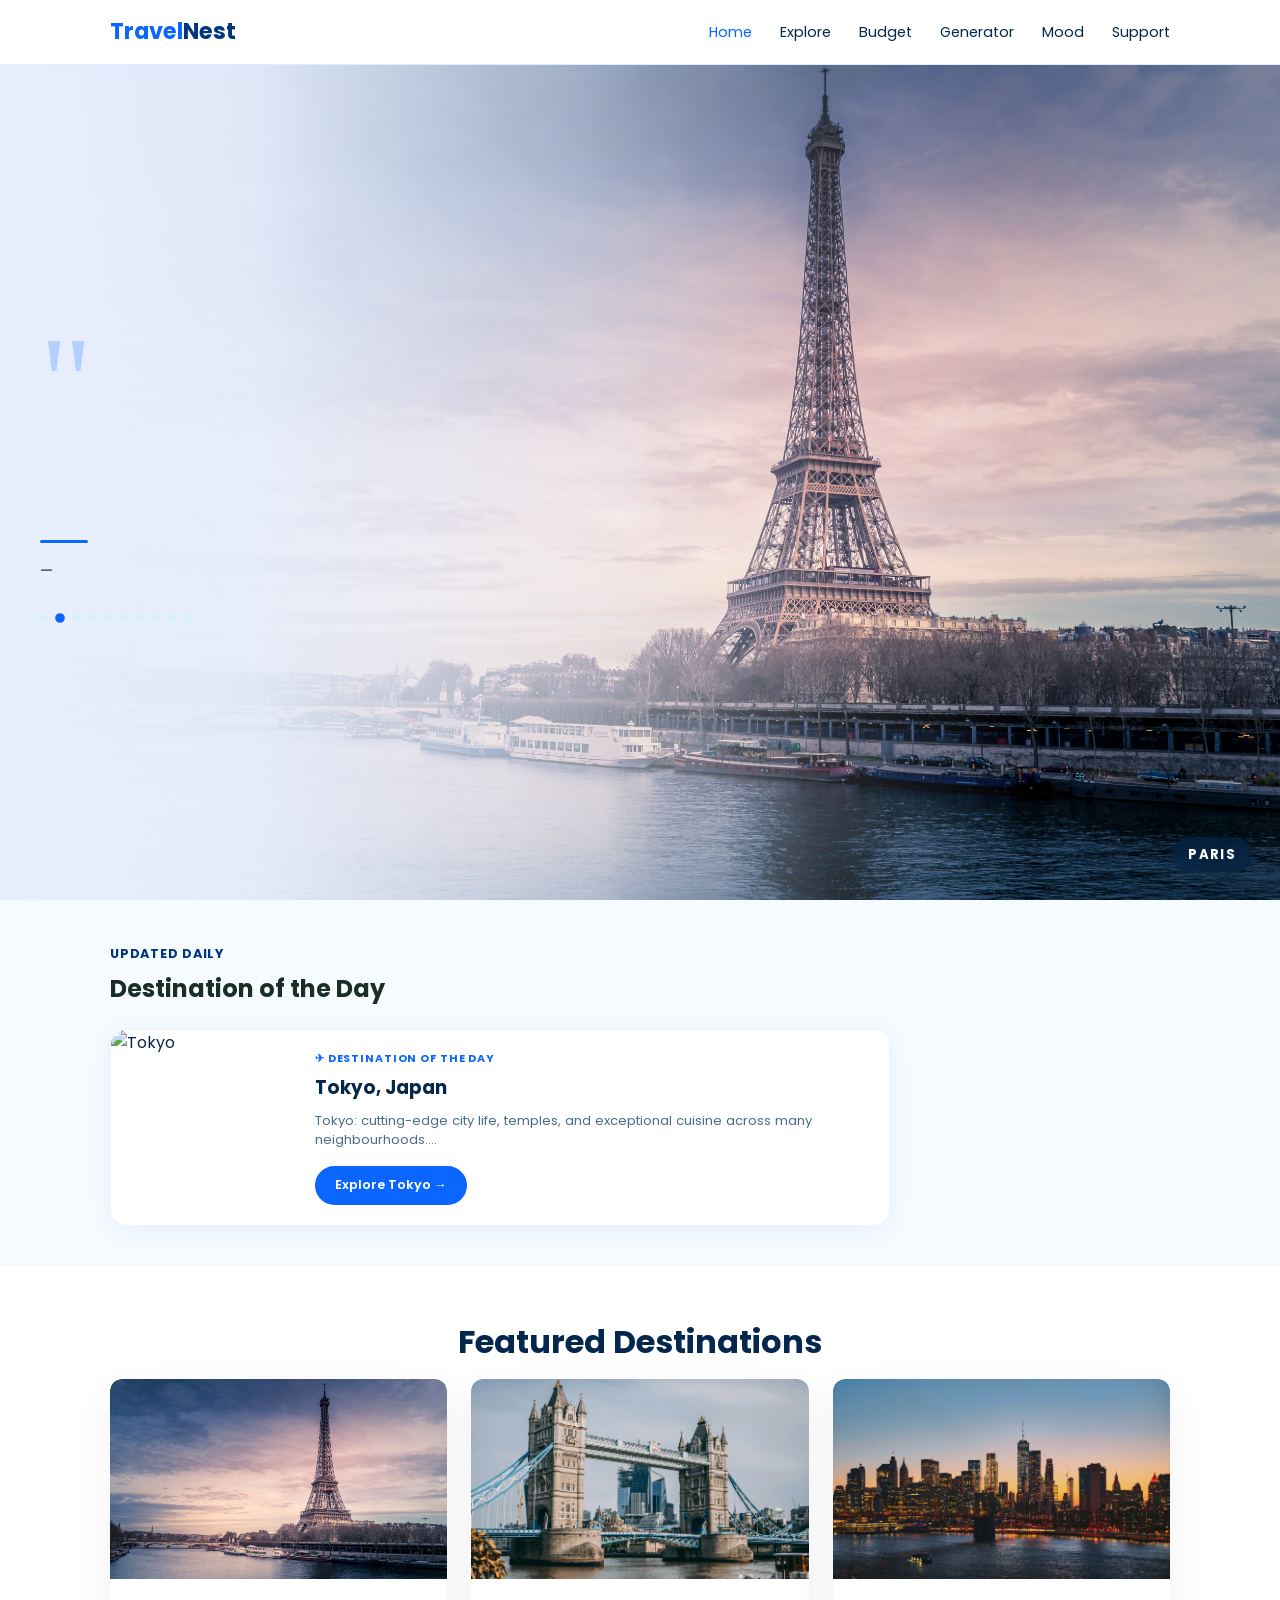
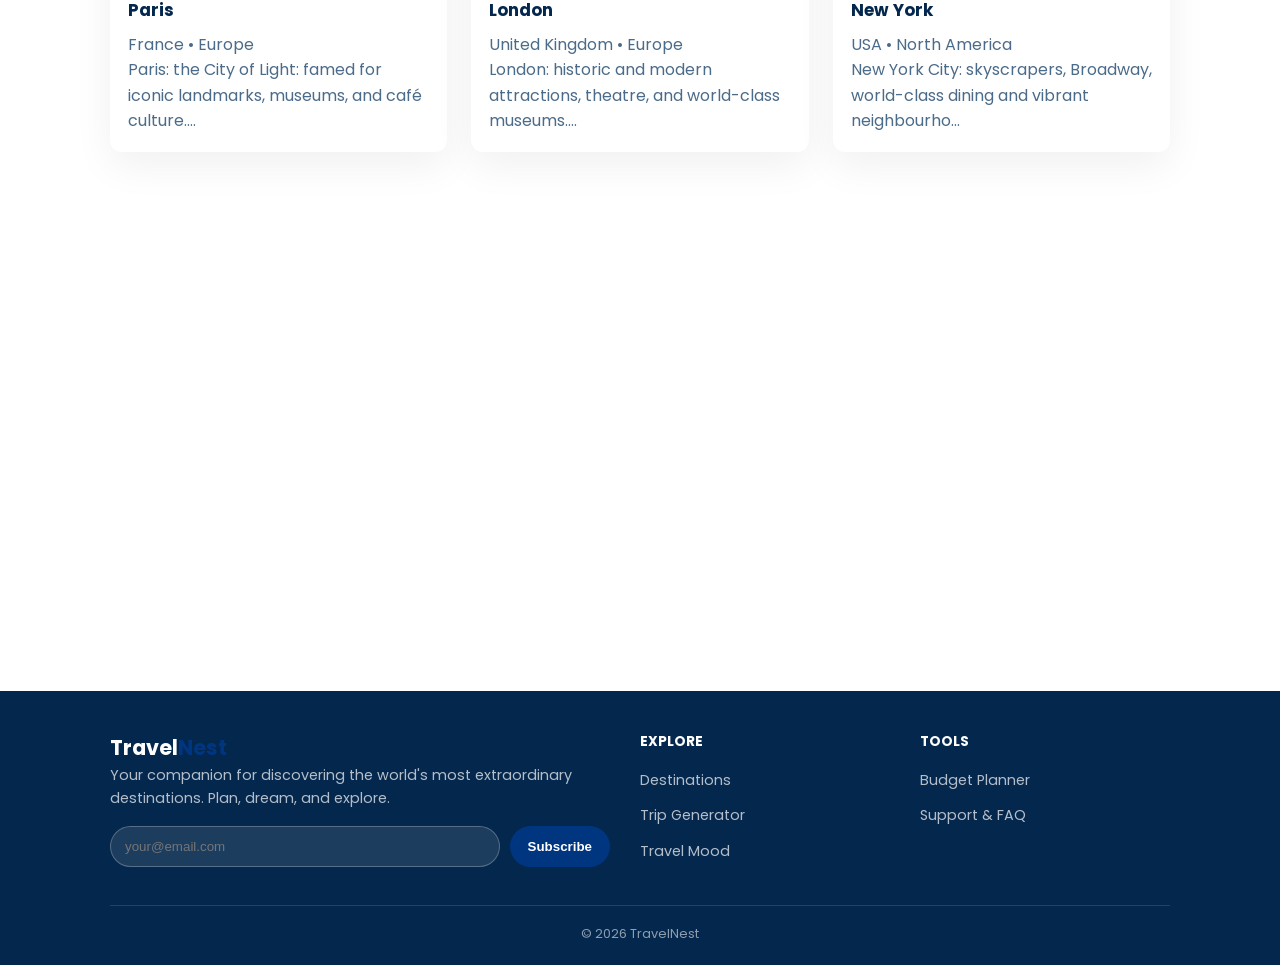
==== index.html @ 8ad9cc4f "Files Upload" ====
<!DOCTYPE html>
<html lang="en">
<head>
  <meta charset="UTF-8" />
  <meta name="viewport" content="width=device-width, initial-scale=1.0" />
  <meta name="description" content="TravelNest - Explore destinations, plan trips, and manage your travel wishlist." />
  <title>TravelNest - Home</title>
  <link rel="icon" href="data:image/svg+xml,<svg xmlns='http://www.w3.org/2000/svg' viewBox='0 0 100 100'><text y='.9em' font-size='90'>✈️</text></svg>" />
  <link rel="manifest" href="manifest.json" />
  <link rel="stylesheet" href="css/style.css" />
  <link rel="stylesheet" href="css/home.css" />
</head>
<body>

  <div id="nav-slot"></div>

  <!-- Hero section -->
  <section class="hero">
    <div class="hero-grid">

      <!-- Left: Auto-rotating quote (no background image) -->
      <div class="hero-quote-side">
        <div class="hero-quote-inner">
          <div class="quote-mark">"</div>
          <p class="quote-text" id="quoteText">The world is a book, and those who do not travel read only one page.</p>
          <div class="quote-divider"></div>
          <p class="quote-author">— <span id="quoteAuthor">Saint Augustine</span></p>
          <div class="quote-dots" id="quoteDots"></div>
        </div>
      </div>

      <!-- Right: Rotating full-height image with dissolve fade -->
      <div class="hero-image-side">
        <!-- Two image layers for crossfade dissolve -->
        <div class="hero-img-layer" id="heroImgA"></div>
        <div class="hero-img-layer hero-img-layer--top" id="heroImgB"></div>
        <!-- Dissolve gradient mask on the left edge -->
        <div class="hero-img-dissolve"></div>
        <!-- City name overlay -->
        <div class="hero-img-label" id="heroImgLabel"></div>
      </div>

    </div>
  </section>


  <!-- Destination of the Day -->
  <section class="section section-tight">
    <div class="container">
      <div class="reveal">
        <p class="accent-label">Updated Daily</p>
        <h2 class="section-subtitle">Destination of the Day</h2>
        <!-- Card filled by JS -->
        <div class="dotd-card" id="dotdCard"></div>
      </div>
    </div>
  </section>


  <!-- Featured destinations -->
  <section class="section section-white">
    <div class="container">
      <div class="reveal">
        <h2 class="section-heading">Featured Destinations</h2>
      </div>
      <!-- Grid filled by JS -->
      <div class="cards-grid" id="featuredGrid"></div>
      <div class="reveal centered">
        <a href="destinations.html" class="btn btn-green btn-small">See All Destinations</a>
      </div>
    </div>
  </section>


  <div id="footer-slot"></div>

  <script src="js/data.js"></script>
  <script>
    initPage('home');
    var currentQuote = 0;

    var dotsContainer = document.getElementById('quoteDots');
    travelQuotes.forEach(function (q, i) {
      var dot = document.createElement('button');
      dot.className = 'quote-dot' + (i === 0 ? ' active' : '');
      dot.setAttribute('aria-label', 'Quote ' + (i + 1));
      dot.addEventListener('click', function () { showQuote(i); });
      dotsContainer.appendChild(dot);
    });
    function showQuote(index) {
      currentQuote = index;
      var textEl = document.getElementById('quoteText');
      var authorEl = document.getElementById('quoteAuthor');
      textEl.style.opacity = '0';
      authorEl.style.opacity = '0';
      setTimeout(function () {
        textEl.textContent = travelQuotes[index].text;
        authorEl.textContent = travelQuotes[index].author;
        textEl.style.opacity = '1';
        authorEl.style.opacity = '1';
        // also show the hero image that corresponds to this quote
        if (typeof showHeroImage === 'function') showHeroImage(index);
      }, 380);
      document.querySelectorAll('.quote-dot').forEach(function (dot, i) {
        dot.classList.toggle('active', i === index);
      });
    }
    setInterval(function () {
      showQuote((currentQuote + 1) % travelQuotes.length);
    }, 5000);
    showQuote(0);

    var heroImages = destinations.map(function(d){ return { src: d.image, name: d.name }; });
    var layerA = document.getElementById('heroImgA');
    var layerB = document.getElementById('heroImgB');
    var labelEl = document.getElementById('heroImgLabel');
    var topIsB = true;
    function setLayer(el, src) { el.style.backgroundImage = "url('" + src + "')"; }
    function showHeroImage(index) {
      var dest = heroImages[index % heroImages.length];
      if (topIsB) {
        setLayer(layerA, dest.src);
        layerA.style.opacity = '1';
        layerB.style.opacity = '0';
      } else {
        setLayer(layerB, dest.src);
        layerB.style.opacity = '1';
        layerA.style.opacity = '0';
      }
      topIsB = !topIsB;
      labelEl.style.opacity = '0';
      setTimeout(function(){ labelEl.textContent = dest.name; labelEl.style.opacity = '1'; }, 400);
    }
    // initial hero setup (keeps two images ready for crossfade)
    setLayer(layerA, heroImages[0].src);
    setLayer(layerB, heroImages[1 % heroImages.length].src);
    layerA.style.opacity = '1';
    layerB.style.opacity = '0';
    labelEl.textContent = heroImages[0].name;
    labelEl.style.opacity = '1';
    // Note: image rotation is driven by the quote rotation via showQuote -> showHeroImage

     // choose today's destination
    var today     = new Date();
    var dayOfYear = Math.floor((today - new Date(today.getFullYear(), 0, 0)) / 86400000);
    var dotd      = destinations[dayOfYear % destinations.length];

    document.getElementById('dotdCard').innerHTML = `
      <img src="${dotd.image || 'images/placeholder.svg'}" alt="${dotd.name}" class="card-image" />
      <div class="dotd-body">
        <p class="dotd-label">✈ Destination of the Day</p>
        <p class="dotd-name">${dotd.name}, ${dotd.country}</p>
        <p class="dotd-desc">${dotd.desc.substring(0, 110)}...</p>
        <a href="destinations.html" class="btn btn-green btn-small dotd-cta">
          Explore ${dotd.name} →
        </a>
      </div>`;


     // featured cards
    var grid = document.getElementById('featuredGrid');
    destinations.slice(0, 6).forEach(function (dest) {
      var card = document.createElement('div');
      card.className = 'card reveal';
      card.innerHTML = `
        <img src="${dest.image || 'images/placeholder.svg'}" alt="${dest.name}" class="card-image" />
        <div class="card-body">
          <p class="card-title">${dest.name}</p>
          <p class="card-country">${dest.country} &bull; ${dest.continent}</p>
          <p class="card-desc">${dest.desc.substring(0, 80)}...</p>
        </div>`;

      // go to explore page
      card.addEventListener('click', function () {
        window.location.href = 'destinations.html';
      });

      grid.appendChild(card);
    });

    // reveal new cards
    initScrollReveal();
  </script>

</body>
</html>
---- css/style.css ----
/* TravelNest — main stylesheet for all pages */

/* Import Google Font */
@import url('https://fonts.googleapis.com/css2?family=Poppins:wght@300;400;600;700&display=swap');

:root {
  --primary: #0b66ff;
  --primary-light: #66a3ff;
  --accent: #003580;
  --dark: #04274d;
  --grey-bg: #f6fbff;
  --white: #ffffff;
  --text: #04274d;
  --text-light: #4b6b8a;
  --border: #dbeeff;
  --shadow: 0 10px 35px rgba(0, 0, 0, 0.08);
  --radius: 12px;
}

* {
  box-sizing: border-box;
  margin: 0;
  padding: 0;
}

html,
body {
  min-height: 100%;
}

body {
  font-family: 'Poppins', sans-serif;
  background: var(--grey-bg);
  color: var(--text);
  line-height: 1.6;
}

a {
  color: var(--primary);
  text-decoration: none;
}

a:hover {
  color: var(--primary-light);
}

img {
  max-width: 100%;
  display: block;
}

ul {
  list-style: none;
}

.container {
  max-width: 1100px;
  margin: 0 auto;
  padding: 0 20px;
}

.section {
  padding: 60px 0;
}

.section-heading {
  text-align: center;
  font-size: 2rem;
  font-weight: 700;
  margin-bottom: 12px;
}

.section-sub {
  text-align: center;
  color: var(--text-light);
  max-width: 700px;
  margin: 0 auto;
  font-size: 0.98rem;
}

.btn {
  display: inline-flex;
  align-items: center;
  justify-content: center;
  padding: 12px 26px;
  border-radius: 50px;
  font-weight: 600;
  border: 2px solid transparent;
  cursor: pointer;
  transition: all 0.25s ease;
}

.btn-green {
  background: var(--primary);
  color: var(--white);
  border-color: var(--primary);
}

.btn-green:hover {
  background: var(--primary-light);
  border-color: var(--primary-light);
}

.btn-outline {
  background: transparent;
  color: var(--primary);
  border-color: var(--primary);
}

.btn-outline:hover {
  background: var(--primary);
  color: var(--white);
}

.btn-orange {
  background: var(--accent);
  color: var(--white);
  border-color: var(--accent);
}

.btn-orange:hover {
  background: #0047b3;
}

.navbar {
  position: fixed;
  top: 0;
  left: 0;
  width: 100%;
  height: 65px;
  background: var(--white);
  border-bottom: 1px solid var(--border);
  display: flex;
  align-items: center;
  z-index: 1000;
}

.nav-inner {
  width: 100%;
  max-width: 1100px;
  margin: 0 auto;
  padding: 0 20px;
  display: flex;
  justify-content: space-between;
  align-items: center;
}

.nav-logo {
  font-size: 1.4rem;
  font-weight: 700;
  color: var(--primary);
}

.nav-logo span {
  color: var(--accent);
}

.nav-links {
  display: flex;
  gap: 28px;
  align-items: center;
}

.nav-links a {
  font-size: 0.9rem;
  color: var(--text);
  transition: color 0.25s ease;
}

.nav-links a:hover,
.nav-links a.active {
  color: var(--primary);
}

.hamburger {
  display: none;
  width: 32px;
  height: 24px;
  border: none;
  background: none;
  cursor: pointer;
  flex-direction: column;
  justify-content: space-between;
}

.hamburger span {
  width: 100%;
  height: 3px;
  background: var(--text);
  border-radius: 2px;
}

.page-header {
  padding-top: 100px;
  padding-bottom: 40px;
  text-align: center;
  background: linear-gradient(135deg, #e6f4ff, var(--grey-bg));
}

.page-header h1 {
  font-size: 2.3rem;
  color: var(--dark);
}

.page-header p {
  color: var(--text-light);
  margin-top: 8px;
}

.cards-grid,
.result-grid,
.wishlist-grid {
  display: grid;
  grid-template-columns: repeat(auto-fill, minmax(270px, 1fr));
  gap: 24px;
}

.card,
.result-card,
.wish-card,
.faq-item {
  background: var(--white);
  border-radius: var(--radius);
  box-shadow: 0 14px 40px rgba(0, 0, 0, 0.06);
  overflow: hidden;
  transition: transform 0.25s ease, box-shadow 0.25s ease;
}

.card:hover,
.result-card:hover,
.wish-card:hover {
  transform: translateY(-4px);
}

.card-image,
.result-image,
.modal-image,
.wish-thumb {
  width: 100%;
  object-fit: cover;
  transition: transform 300ms ease, filter 300ms ease;
}

.card:hover .card-image,
.result-card:hover .result-image {
  transform: scale(1.03);
  filter: brightness(0.97) contrast(1.02);
}

.card-body,
.modal-body,
.wish-body,
.form-group {
  padding: 18px;
}

.card-title,
.modal-title,
.result-title,
.wish-title {
  font-size: 1.05rem;
  font-weight: 700;
  color: var(--dark);
  margin-bottom: 8px;
}

.card-country,
.card-desc,
.modal-country,
.modal-desc,
.faq-question,
.faq-answer p,
.form-group label {
  color: var(--text-light);
}

.modal-overlay {
  display: none;
  position: fixed;
  inset: 0;
  background: rgba(0, 0, 0, 0.55);
  z-index: 2000;
  justify-content: center;
  align-items: center;
  padding: 20px;
}

.modal-overlay.active {
  display: flex;
}

.modal-box {
  background: var(--white);
  border-radius: var(--radius);
  width: 100%;
  max-width: 640px;
  max-height: 88vh;
  overflow-y: auto;
  padding: 28px;
  position: relative;
}

.modal-close-btn {
  position: absolute;
  top: 16px;
  right: 16px;
  width: 34px;
  height: 34px;
  border: none;
  border-radius: 50%;
  background: var(--grey-bg);
  cursor: pointer;
}

.modal-close-btn:hover {
  background: var(--border);
}

.modal-emoji {
  font-size: 3rem;
  margin-bottom: 10px;
}

.modal-box h4,
.accent-heading {
  font-size: 0.95rem;
  font-weight: 700;
  color: var(--primary);
  margin-top: 20px;
  margin-bottom: 10px;
}

.cost-table {
  width: 100%;
  border-collapse: collapse;
  margin-top: 12px;
  font-size: 0.9rem;
}

.cost-table th,
.cost-table td {
  padding: 12px 10px;
  border-bottom: 1px solid var(--border);
}

.cost-table th {
  background: var(--primary);
  color: var(--white);
  text-align: left;
}

.cost-table tr:nth-child(even) td {
  background: var(--grey-bg);
}

.form-group {
  margin-bottom: 16px;
}

.form-group label {
  display: block;
  margin-bottom: 8px;
}

.form-group input,
.form-group select,
.form-group textarea {
  width: 100%;
  padding: 12px 14px;
  border: 1.5px solid var(--border);
  border-radius: var(--radius);
  background: var(--white);
  color: var(--text);
}

.form-group input:focus,
.form-group select:focus,
.form-group textarea:focus {
  border-color: var(--primary);
  outline: none;
}

input.invalid,
textarea.invalid {
  border-color: #e53935;
}

.error-msg {
  display: none;
  color: #e53935;
  font-size: 0.82rem;
  margin-top: 6px;
}

input.invalid + .error-msg,
textarea.invalid + .error-msg {
  display: block;
}

.success-banner {
  display: none;
  background: #d4edda;
  color: #155724;
  padding: 14px 16px;
  border-radius: var(--radius);
  margin-top: 12px;
}

.success-banner.show {
  display: block;
  animation: fadeIn 0.35s ease;
}

.progress-wrap {
  width: 100%;
  height: 12px;
  border-radius: 999px;
  overflow: hidden;
  background: var(--border);
  margin-top: 10px;
}

.progress-bar {
  width: 0;
  height: 100%;
  background: var(--primary);
  border-radius: inherit;
  transition: width 0.8s ease;
}

.faq-item {
  border-radius: var(--radius);
  overflow: hidden;
  box-shadow: 0 12px 28px rgba(0, 0, 0, 0.06);
}

.faq-question {
  padding: 18px;
  display: flex;
  justify-content: space-between;
  align-items: center;
  cursor: pointer;
  color: var(--dark);
}

.faq-question:hover {
  background: var(--grey-bg);
}

.faq-icon {
  font-size: 1.2rem;
  color: var(--primary);
  transition: transform 0.3s ease;
}

.faq-item.open .faq-icon {
  transform: rotate(45deg);
}

.faq-answer {
  max-height: 0;
  overflow: hidden;
  transition: max-height 0.4s ease;
}

.faq-item.open .faq-answer {
  max-height: 240px;
}

.faq-answer p {
  padding: 18px;
  color: var(--text-light);
}

.hidden {
  display: none !important;
}

.btn-block {
  width: 100%;
}

.btn-small {
  font-size: 0.85rem;
}

.button-row {
  margin-top: 20px;
  display: flex;
  gap: 10px;
  flex-wrap: wrap;
  align-items: center;
}

.section-tight {
  padding-top: 40px;
  padding-bottom: 40px;
}

.section-left {
  text-align: left;
}

.meta-text {
  color: var(--text-light);
  font-size: 0.78rem;
}

.btn-large {
  font-size: 1rem;
}

.no-bottom {
  margin-bottom: 0;
}

.section-description {
  color: var(--text-light);
  font-size: 0.88rem;
  margin-bottom: 18px;
}

.small-tag {
  display: inline-block;
  background: var(--primary-light);
  color: var(--primary);
  font-size: 0.72rem;
  font-weight: 700;
  padding: 3px 12px;
  border-radius: 50px;
  text-transform: uppercase;
}

.modal-message {
  color: var(--primary);
  font-size: 0.88rem;
  margin-left: auto;
}

footer {
  background: var(--dark);
  color: rgba(255, 255, 255, 0.8);
  padding: 40px 0 20px;
}

.footer-grid {
  display: grid;
  grid-template-columns: 2fr 1fr 1fr;
  gap: 30px;
}

.footer-logo {
  font-size: 1.3rem;
  font-weight: 700;
  color: var(--white);
}

.footer-logo span {
  color: var(--accent);
}

.footer-desc,
.footer-col ul a {
  font-size: 0.9rem;
  color: rgba(255, 255, 255, 0.7);
}

.footer-col h5 {
  font-size: 0.85rem;
  font-weight: 700;
  margin-bottom: 14px;
  color: var(--white);
  text-transform: uppercase;
}

.footer-col ul li {
  margin-bottom: 10px;
}

.footer-col ul a:hover {
  color: var(--accent);
}

.newsletter-form {
  display: flex;
  gap: 10px;
  margin-top: 16px;
}

.newsletter-form input {
  flex: 1;
  padding: 12px 14px;
  border-radius: 50px;
  border: 1.5px solid rgba(255, 255, 255, 0.25);
  background: rgba(255, 255, 255, 0.1);
  color: var(--white);
}

.newsletter-form button {
  padding: 12px 18px;
  border-radius: 50px;
  border: none;
  background: var(--accent);
  color: var(--white);
  font-weight: 600;
}

#newsletter-msg {
  margin-top: 10px;
  color: var(--accent);
  font-size: 0.85rem;
}

.footer-bottom {
  margin-top: 28px;
  border-top: 1px solid rgba(255, 255, 255, 0.12);
  padding-top: 18px;
  text-align: center;
  font-size: 0.8rem;
  color: rgba(255, 255, 255, 0.55);
}

.reveal {
  opacity: 0;
  transform: translateY(25px);
  transition: opacity 0.5s ease, transform 0.5s ease;
}

.reveal.visible {
  opacity: 1;
  transform: translateY(0);
}

@keyframes fadeIn {
  from {
    opacity: 0;
    transform: translateY(8px);
  }
  to {
    opacity: 1;
    transform: translateY(0);
  }
}

@media (max-width: 900px) {
  .footer-grid {
    grid-template-columns: 1fr 1fr;
  }
}

@media (max-width: 640px) {
  .hamburger {
    display: flex;
  }

  .nav-links {
    position: fixed;
    top: 65px;
    left: 0;
    width: 100%;
    background: var(--white);
    flex-direction: column;
    gap: 0;
    padding: 0;
    border-top: 1px solid var(--border);
    transform: translateY(-110%);
    opacity: 0;
    transition: all 0.35s ease;
    box-shadow: 0 10px 30px rgba(0, 0, 0, 0.08);
  }

  .nav-links.open {
    transform: translateY(0);
    opacity: 1;
  }

  .nav-links a {
    display: block;
    padding: 14px 20px;
    border-bottom: 1px solid var(--border);
  }

  .section-heading {
    font-size: 1.5rem;
  }

  .footer-grid {
    grid-template-columns: 1fr;
  }

  .newsletter-form {
    flex-direction: column;
  }
}
---- css/home.css ----
/* ── Hero wrapper ────────────────────────────────────────── */
.hero {
  padding-top: 65px;
  background: linear-gradient(135deg, #e8f0fe 0%, #f4f8ff 100%);
  min-height: calc(100vh - 65px);
}

.hero-grid {
  display: grid;
  grid-template-columns: 1fr 1fr;
  min-height: calc(100vh - 65px);
}

/* ── LEFT: Quote side ────────────────────────────────────── */
.hero-quote-side {
  position: relative;
  z-index: 3;
  width: 50%;
  height: 100%;
  display: flex;
  flex-direction: column;
  justify-content: center;
  padding: 60px 48px 60px 40px;
  background: transparent;
  align-items: center;
}

.hero-quote-inner {
  max-width: 420px;
  width: 100%;
}

.quote-mark {
  font-size: 8rem;
  line-height: 0.6;
  color: var(--primary);
  font-family: Georgia, serif;
  margin-bottom: 24px;
  opacity: 0.22;
  user-select: none;
}

.quote-text {
  font-size: 1.45rem;
  font-style: italic;
  line-height: 1.65;
  color: var(--dark);
  margin-bottom: 20px;
  transition: opacity 0.38s ease;
  font-weight: 400;
}

.quote-divider {
  width: 48px;
  height: 3px;
  background: var(--primary);
  border-radius: 2px;
  margin-bottom: 16px;
}

.quote-author {
  font-size: 0.88rem;
  font-weight: 600;
  color: var(--text-light);
  letter-spacing: 0.04em;
  transition: opacity 0.38s ease;
}

.quote-dots {
  display: flex;
  gap: 8px;
  margin-top: 32px;
}

.quote-dot {
  width: 8px;
  height: 8px;
  border-radius: 50%;
  background-color: var(--border);
  cursor: pointer;
  border: none;
  transition: background-color 0.3s, transform 0.2s;
  padding: 0;
}

.quote-dot:hover { transform: scale(1.3); }

.quote-dot.active {
  background-color: var(--primary);
  transform: scale(1.2);
}

/* ── RIGHT: Image side ───────────────────────────────────── */
.hero-image-side {
  position: absolute;
  inset: 0;
  z-index: 0;
  height: 100%;
}

.hero-img-layer {
  position: absolute;
  inset: 0;
  background-size: cover;
  background-position: center;
}

.hero-img-layer--top { z-index: 1; }

/* BLUE dissolve — fades left edge of photo into the blue-tinted hero bg */
.hero-img-dissolve {
  position: absolute;
  inset: 0;
  z-index: 2;
  background: linear-gradient(
    to right,
    #e8f0fe 0%,
    rgba(232, 240, 254, 0.95) 20%,
    rgba(232, 240, 254, 0.60) 45%,
    rgba(232, 240, 254, 0.15) 65%,
    transparent 80%
  );
  pointer-events: none;
}

/* City pill label */
.hero-img-label {
  position: absolute;
  bottom: 28px;
  right: 28px;
  z-index: 3;
  background: rgba(4, 39, 77, 0.55);
  backdrop-filter: blur(6px);
  color: #fff;
  font-size: 0.82rem;
  font-weight: 700;
  letter-spacing: 0.1em;
  text-transform: uppercase;
  padding: 7px 16px;
  border-radius: 50px;
  transition: opacity 0.4s ease;
}

/* ── Destination of the Day ──────────────────────────────── */
.accent-label {
  color: var(--accent);
  font-weight: 700;
  font-size: 0.8rem;
  text-transform: uppercase;
  letter-spacing: 0.06em;
  margin-bottom: 6px;
  display: inline-block;
}

.section-subtitle {
  font-size: 1.5rem;
  color: #1a2e25;
  margin-bottom: 20px;
}

.section-white {
  background: #ffffff;
  padding-top: 50px;
}

.centered {
  text-align: center;
  margin-top: 32px;
}

/* Sleek DotD card — compact horizontal layout */
.dotd-card {
  background: #ffffff;
  border-radius: 16px;
  box-shadow: 0 4px 24px rgba(11, 102, 255, 0.08);
  display: flex;
  gap: 0;
  align-items: stretch;
  overflow: hidden;
  max-width: 780px;        /* narrower = sleeker */
  border: 1px solid rgba(11,102,255,0.07);
}

/* Square thumbnail on the left */
.dotd-card .card-image {
  width: 180px;
  min-width: 180px;
  height: 160px;
  object-fit: cover;
  display: block;
  flex-shrink: 0;
}

.card-image {
  width: 100%;
  height: 200px;
  object-fit: cover;
  object-position: center;
  display: block;
  border-radius: 12px 12px 0 0;
}

/* Text block */
.dotd-body {
  padding: 20px 24px;
  display: flex;
  flex-direction: column;
  justify-content: center;
  gap: 4px;
}

.dotd-label {
  font-size: 0.68rem;
  font-weight: 700;
  color: var(--primary);
  text-transform: uppercase;
  letter-spacing: 0.08em;
}

.dotd-name {
  font-size: 1.15rem;
  font-weight: 700;
  color: var(--dark);
  margin-top: 2px;
}

.dotd-desc {
  font-size: 0.82rem;
  color: var(--text-light);
  line-height: 1.5;
  margin-top: 4px;
  margin-bottom: 12px;
}

.dotd-cta {
  font-size: 0.8rem;
  padding: 7px 18px;
  align-self: flex-start;
}

/* ── Mobile ──────────────────────────────────────────────── */
@media (max-width: 768px) {
  .hero { min-height: auto; }

  .hero-grid {
    grid-template-columns: 1fr;
    grid-template-rows: auto auto;
    min-height: auto;
  }

  /* Image panel sits on top on mobile */
  .hero-image-side {
    order: -1;
    height: 56vw;
    min-height: 210px;
    max-height: 300px;
  }

  /* On mobile dissolve fades the bottom of the image into the bg below */
  .hero-img-dissolve {
    background: linear-gradient(
      to bottom,
      transparent 35%,
      rgba(232, 240, 254, 0.65) 68%,
      #e8f0fe 100%
    );
  }

  .hero-quote-side {
    padding: 32px 24px 44px;
  }

  .quote-text { font-size: 1.1rem; }

  .quote-mark {
    font-size: 4.5rem;
    margin-bottom: 10px;
  }

  /* DotD card stacks vertically on mobile */
  .dotd-card {
    flex-direction: column;
    max-width: 100%;
  }

  .dotd-card .card-image {
    width: 100%;
    min-width: unset;
    height: 180px;
  }

  .dotd-body {
    padding: 16px 18px;
  }

  .dotd-cta { align-self: stretch; text-align: center; }
}

@media (max-width: 480px) {
  .quote-text { font-size: 0.98rem; }
  .hero-image-side { height: 62vw; }

  .dotd-card .card-image { height: 150px; }
}
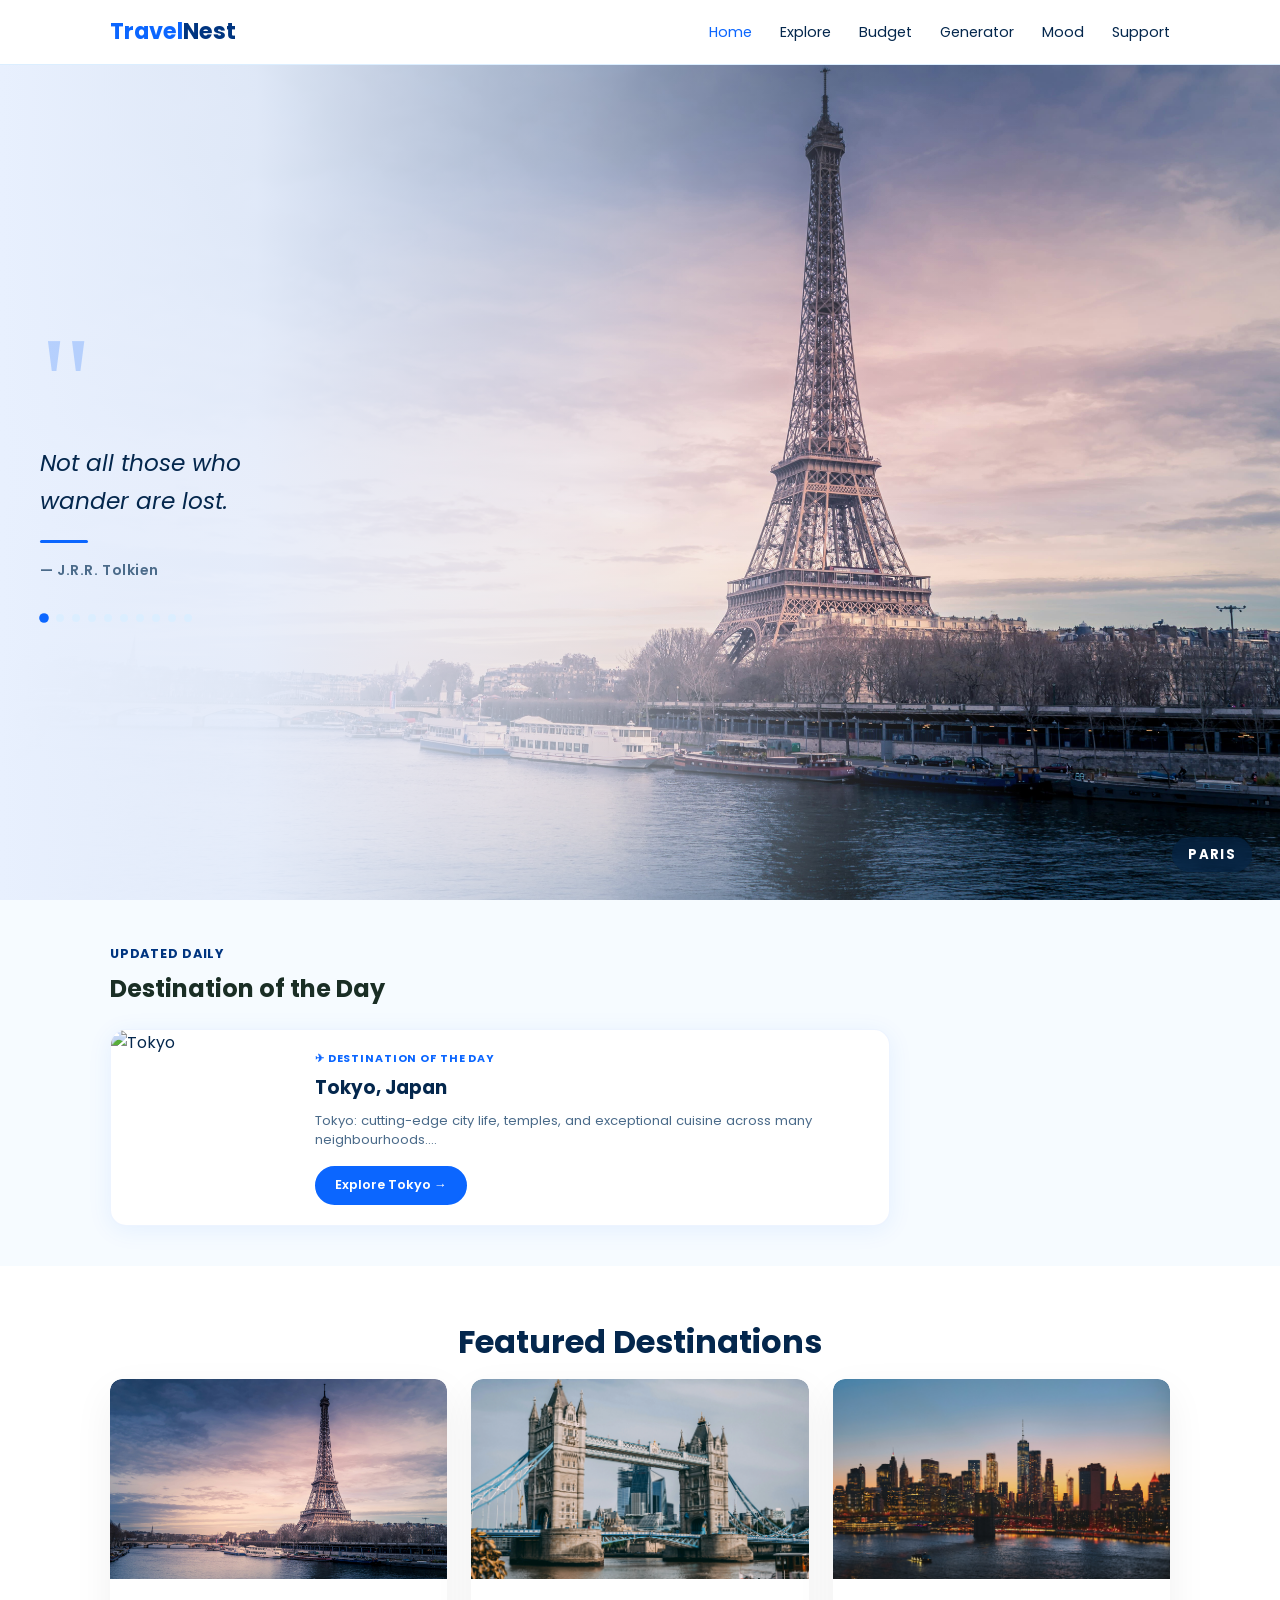
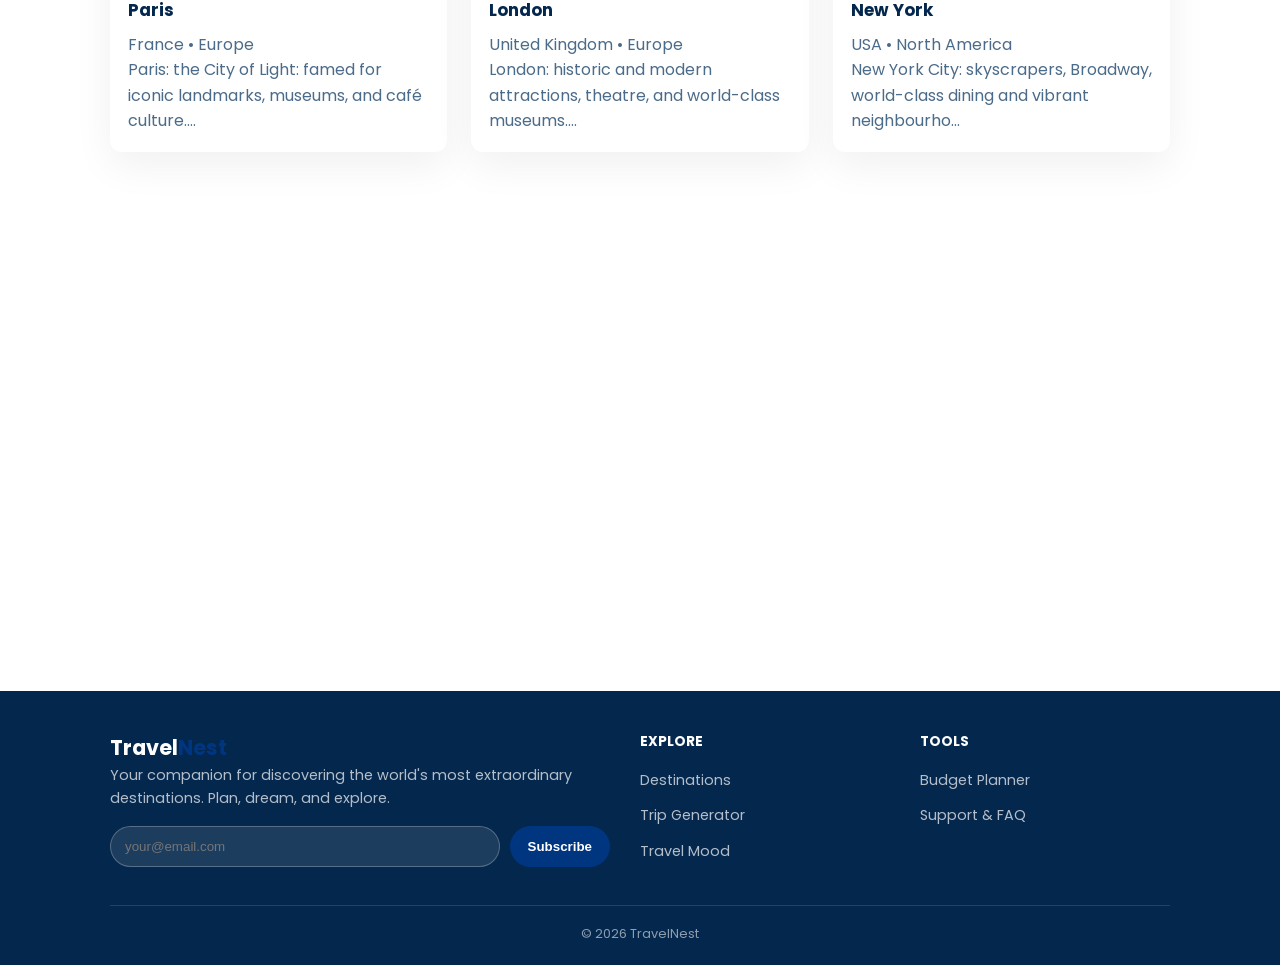
==== commit c5c1e027: "Adding Wishlist" ====
--- a/index.html
+++ b/index.html
@@ -13,7 +13,6 @@
 <body>
 
   <div id="nav-slot"></div>
-
   <!-- Hero section -->
   <section class="hero">
     <div class="hero-grid">
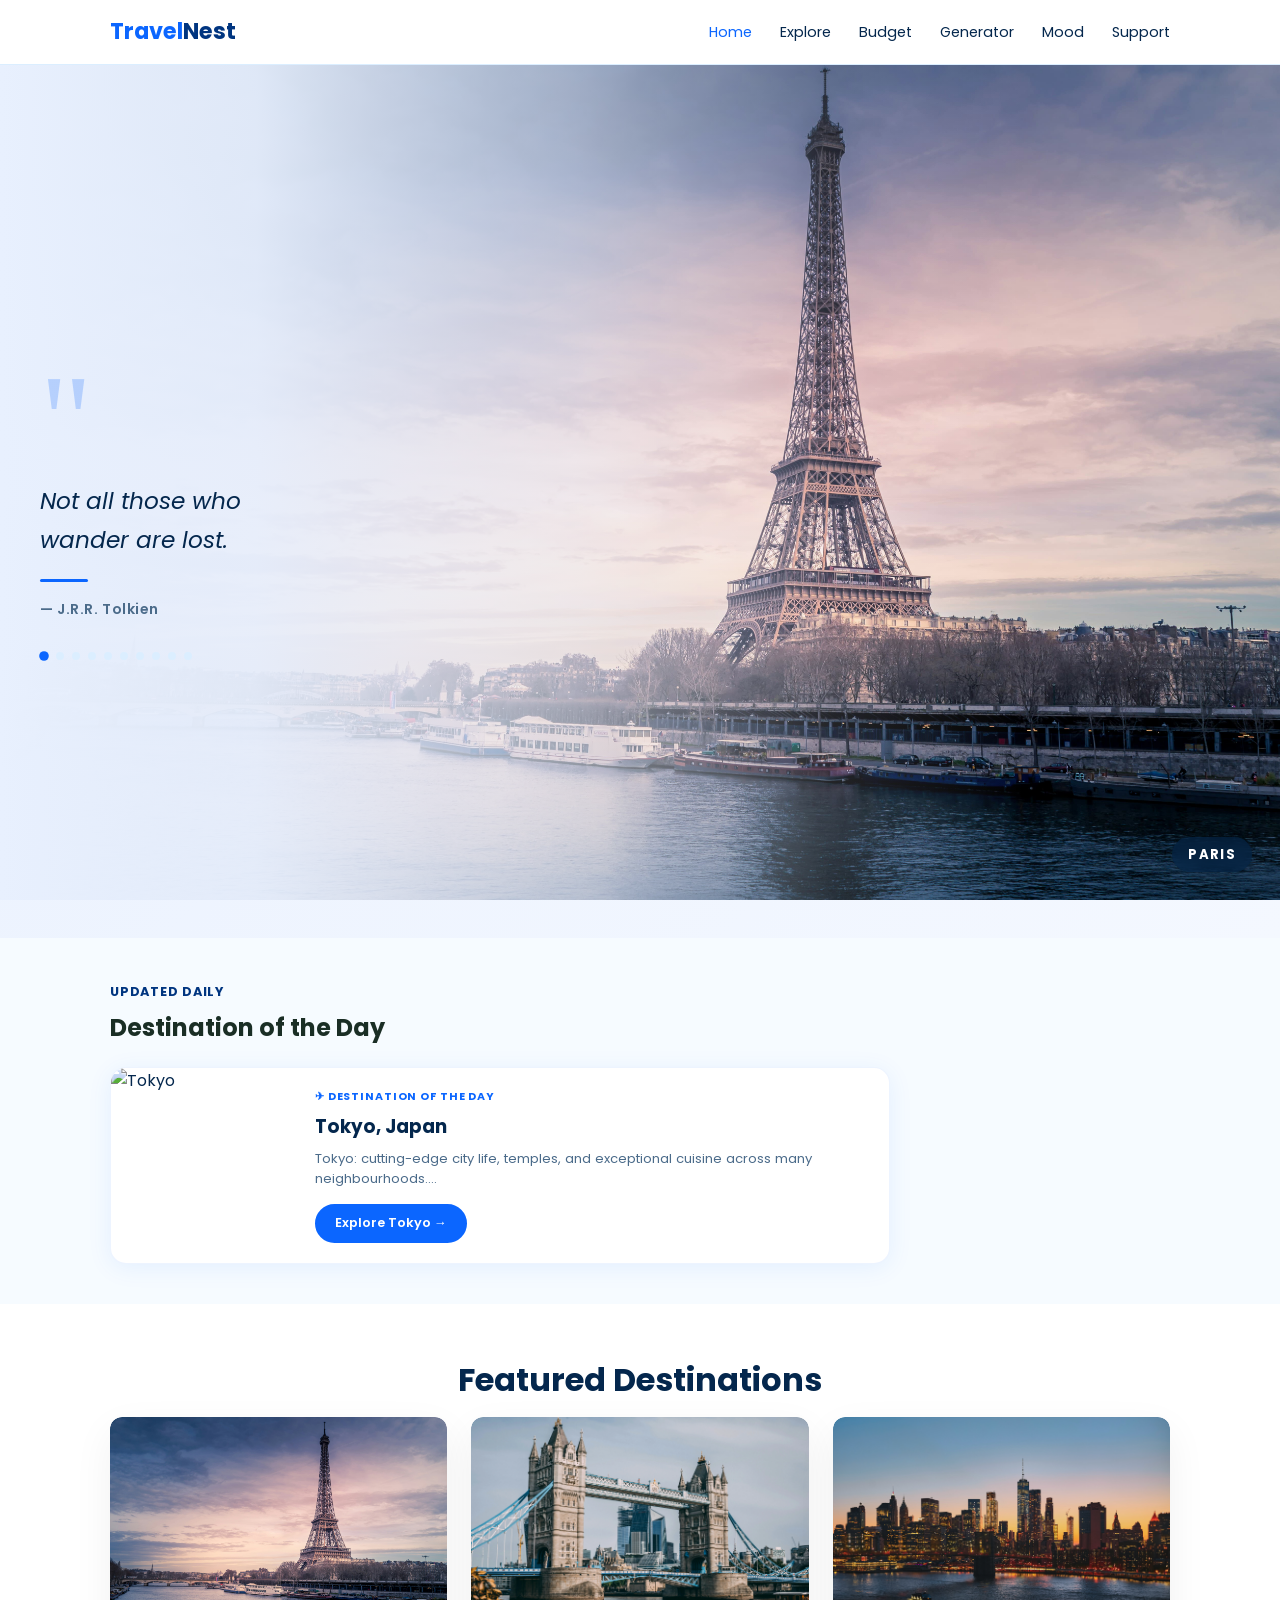
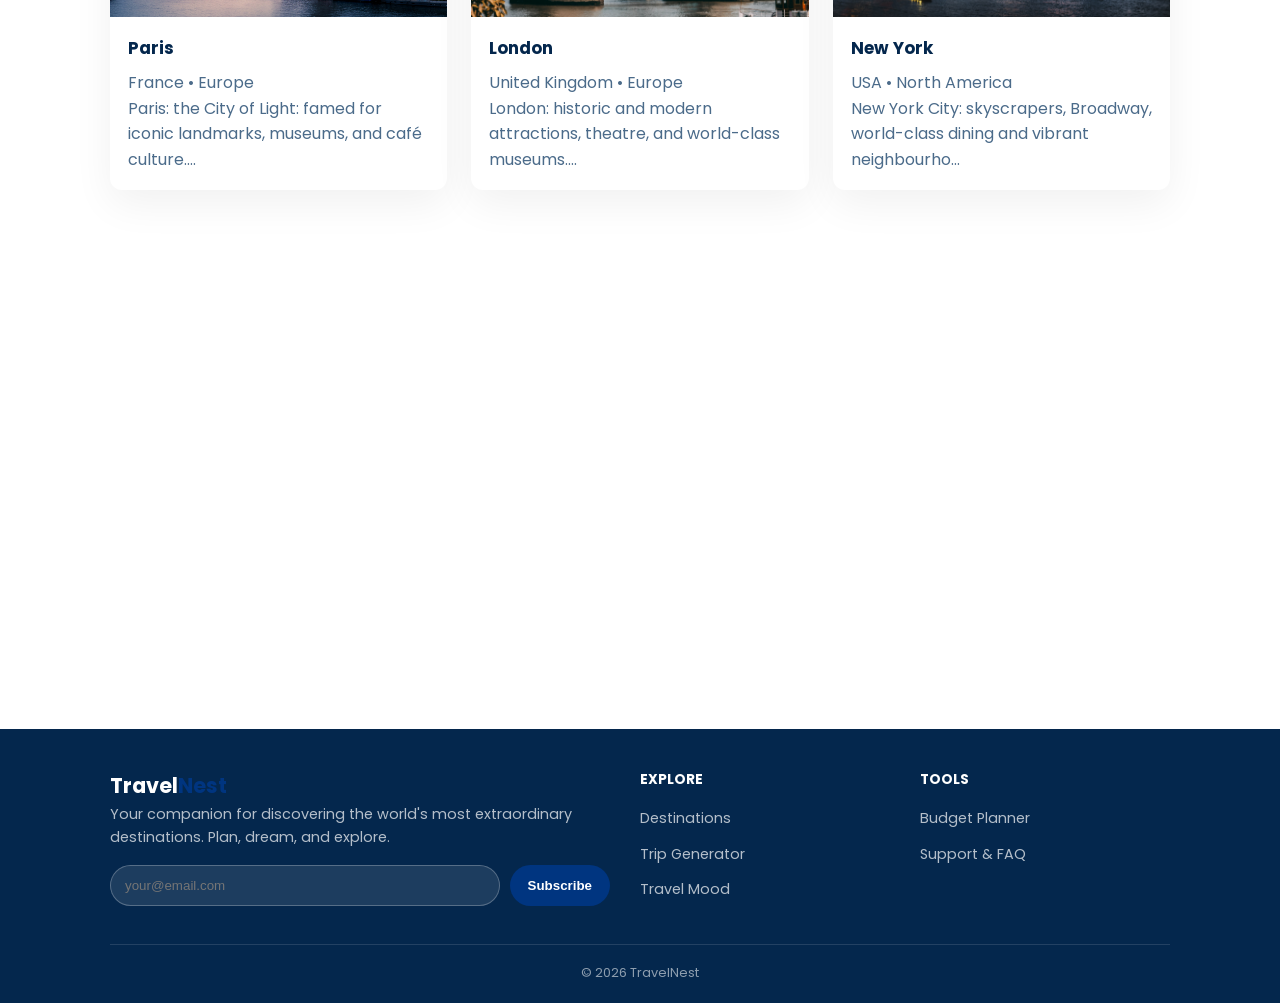
==== commit e226f44d: "Update 25/05/2026 defer for Java script has been added for img loading="lazy" added index.html headi" ====
--- a/index.html
+++ b/index.html
@@ -15,6 +15,7 @@
   <div id="nav-slot"></div>
   <!-- Hero section -->
   <section class="hero">
+    <h1 class="sr-only">TravelNest - Explore Amazing Destinations</h1>
     <div class="hero-grid">
 
       <!-- Left: Auto-rotating quote (no background image) -->
@@ -48,7 +49,7 @@
     <div class="container">
       <div class="reveal">
         <p class="accent-label">Updated Daily</p>
-        <h2 class="section-subtitle">Destination of the Day</h2>
+        <h1 class="section-subtitle">Destination of the Day</h1>
         <!-- Card filled by JS -->
         <div class="dotd-card" id="dotdCard"></div>
       </div>
@@ -60,7 +61,7 @@
   <section class="section section-white">
     <div class="container">
       <div class="reveal">
-        <h2 class="section-heading">Featured Destinations</h2>
+        <h1 class="section-heading">Featured Destinations</h1>
       </div>
       <!-- Grid filled by JS -->
       <div class="cards-grid" id="featuredGrid"></div>
@@ -73,9 +74,10 @@
 
   <div id="footer-slot"></div>
 
-  <script src="js/data.js"></script>
+  <script defer src="js/data.js"></script>
   <script>
-    initPage('home');
+    window.addEventListener('DOMContentLoaded', function () {
+      initPage('home');
     var currentQuote = 0;
 
     var dotsContainer = document.getElementById('quoteDots');
@@ -145,7 +147,7 @@
     var dotd      = destinations[dayOfYear % destinations.length];
 
     document.getElementById('dotdCard').innerHTML = `
-      <img src="${dotd.image || 'images/placeholder.svg'}" alt="${dotd.name}" class="card-image" />
+      <img src="${dotd.image || 'images/placeholder.svg'}" alt="${dotd.name}" loading="lazy" class="card-image" />
       <div class="dotd-body">
         <p class="dotd-label">✈ Destination of the Day</p>
         <p class="dotd-name">${dotd.name}, ${dotd.country}</p>
@@ -162,7 +164,7 @@
       var card = document.createElement('div');
       card.className = 'card reveal';
       card.innerHTML = `
-        <img src="${dest.image || 'images/placeholder.svg'}" alt="${dest.name}" class="card-image" />
+        <img src="${dest.image || 'images/placeholder.svg'}" alt="${dest.name}" loading="lazy" class="card-image" />
         <div class="card-body">
           <p class="card-title">${dest.name}</p>
           <p class="card-country">${dest.country} &bull; ${dest.continent}</p>
@@ -179,6 +181,7 @@
 
     // reveal new cards
     initScrollReveal();
+  });
   </script>
 
 </body>
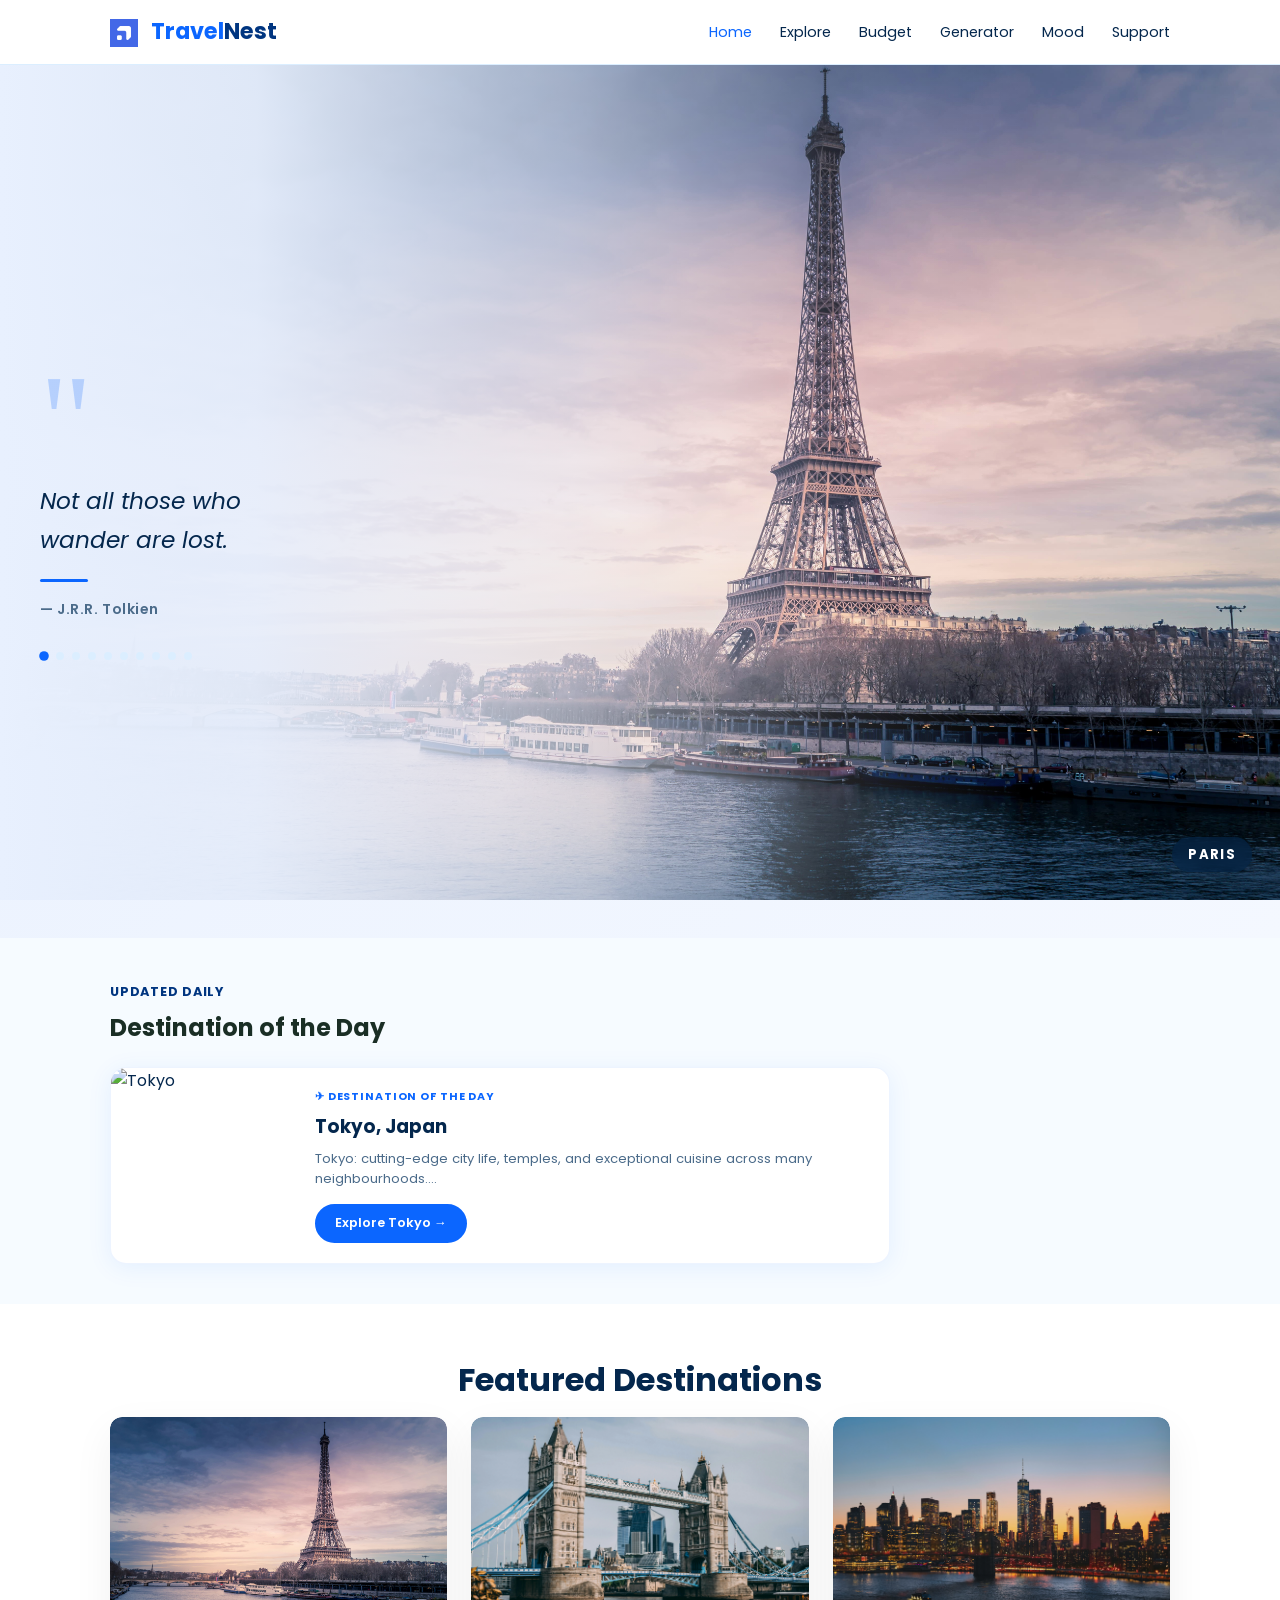
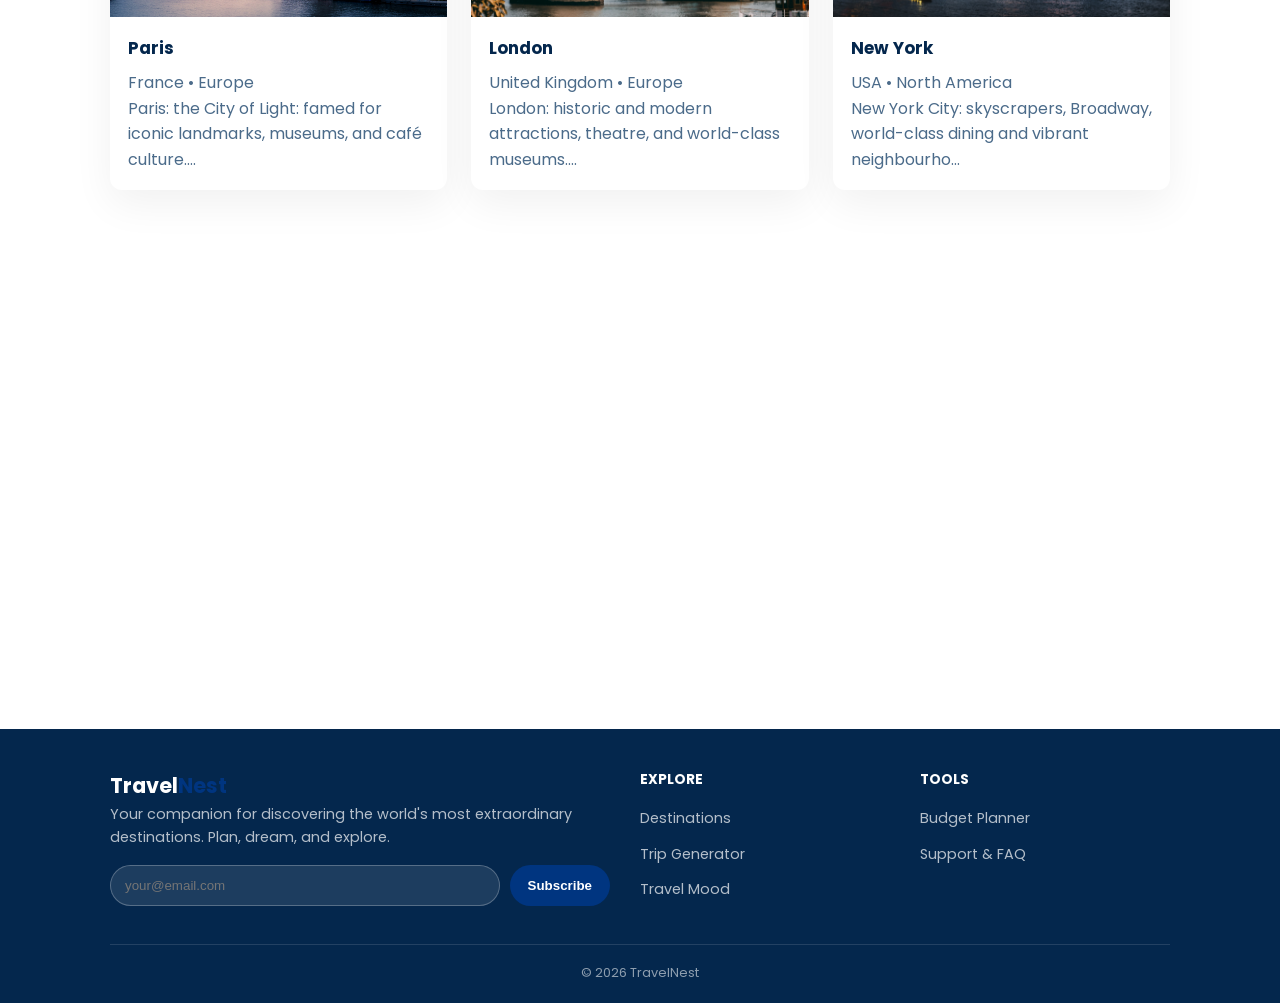
==== commit ca67b15e: "Logo Update Logo Updated and few issues fixed" ====
--- a/index.html
+++ b/index.html
@@ -5,7 +5,7 @@
   <meta name="viewport" content="width=device-width, initial-scale=1.0" />
   <meta name="description" content="TravelNest - Explore destinations, plan trips, and manage your travel wishlist." />
   <title>TravelNest - Home</title>
-  <link rel="icon" href="data:image/svg+xml,<svg xmlns='http://www.w3.org/2000/svg' viewBox='0 0 100 100'><text y='.9em' font-size='90'>✈️</text></svg>" />
+  <link rel="icon" href="images/icon.jpg" />
   <link rel="manifest" href="manifest.json" />
   <link rel="stylesheet" href="css/style.css" />
   <link rel="stylesheet" href="css/home.css" />
--- a/css/style.css
+++ b/css/style.css
@@ -153,6 +153,14 @@
 
 .nav-logo span {
   color: var(--accent);
+}
+
+.nav-icon {
+  margin-right: 8px;
+  display: inline-block;
+  height: 28px;
+  width: 28px;
+  vertical-align: middle;
 }
 
 .nav-links {
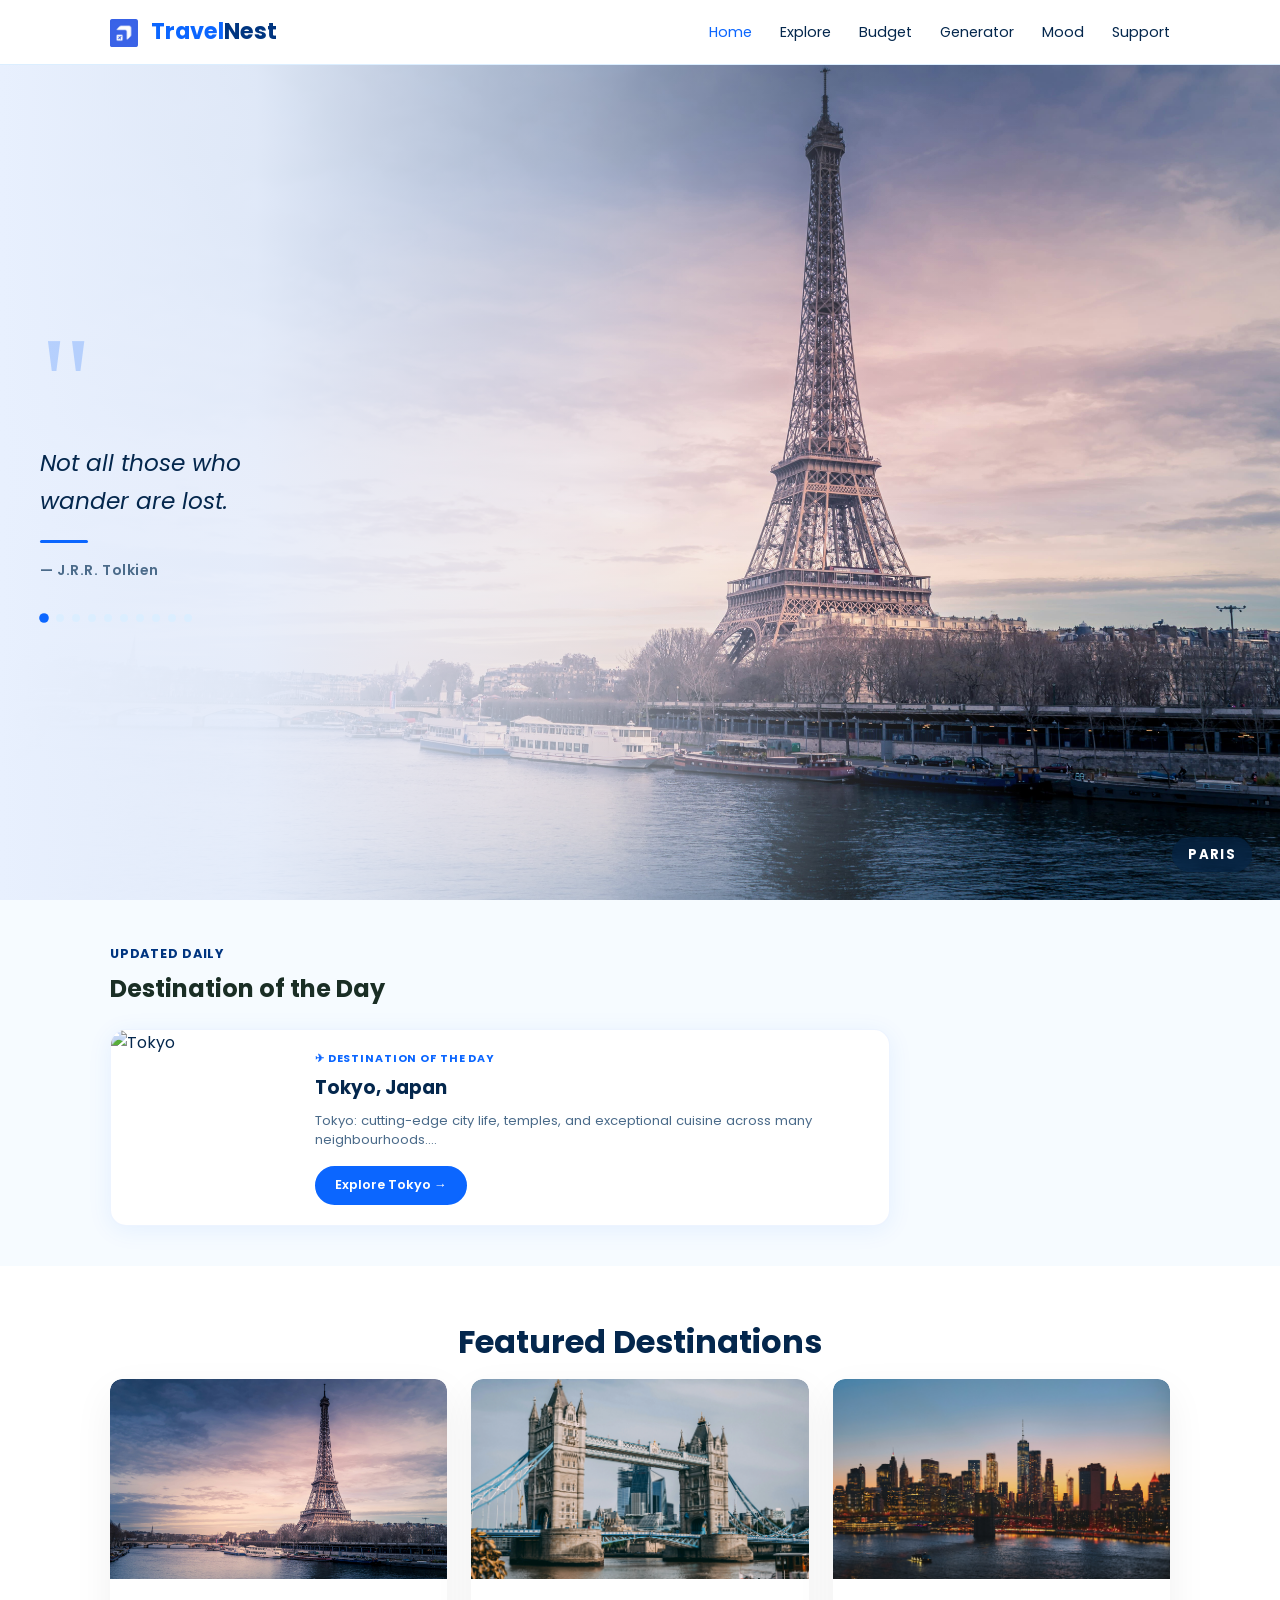
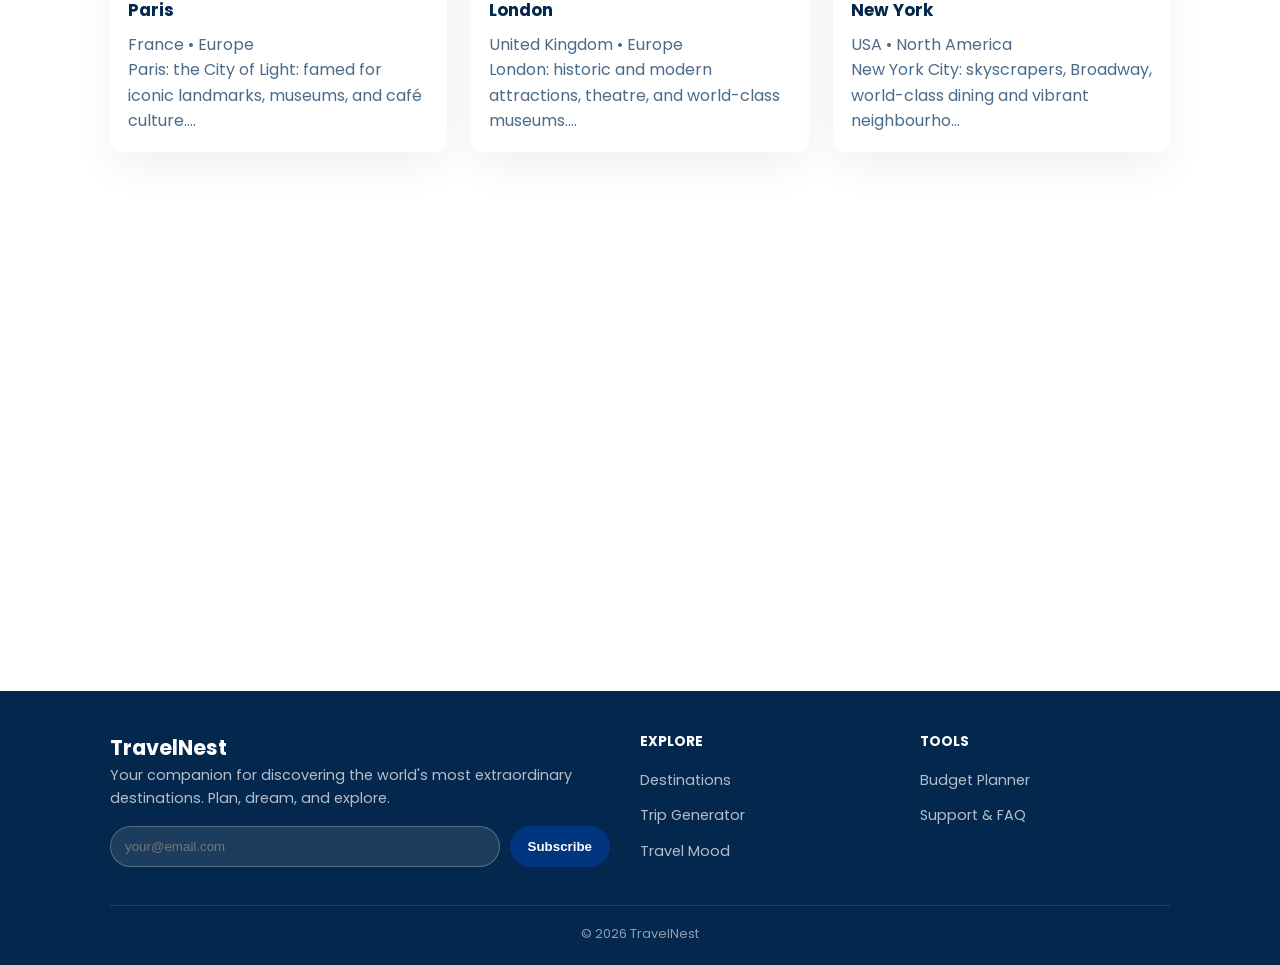
==== commit 55ab2c4f: "Final Update Fixed couple of errors after testing" ====
--- a/index.html
+++ b/index.html
@@ -6,6 +6,7 @@
   <meta name="description" content="TravelNest - Explore destinations, plan trips, and manage your travel wishlist." />
   <title>TravelNest - Home</title>
   <link rel="icon" href="images/icon.jpg" />
+  <link rel="apple-touch-icon" href="images/icon.jpg" />
   <link rel="manifest" href="manifest.json" />
   <link rel="stylesheet" href="css/style.css" />
   <link rel="stylesheet" href="css/home.css" />
@@ -49,7 +50,7 @@
     <div class="container">
       <div class="reveal">
         <p class="accent-label">Updated Daily</p>
-        <h1 class="section-subtitle">Destination of the Day</h1>
+        <h2 class="section-subtitle">Destination of the Day</h2>
         <!-- Card filled by JS -->
         <div class="dotd-card" id="dotdCard"></div>
       </div>
@@ -61,7 +62,7 @@
   <section class="section section-white">
     <div class="container">
       <div class="reveal">
-        <h1 class="section-heading">Featured Destinations</h1>
+        <h2 class="section-heading">Featured Destinations</h2>
       </div>
       <!-- Grid filled by JS -->
       <div class="cards-grid" id="featuredGrid"></div>
--- a/css/style.css
+++ b/css/style.css
@@ -480,6 +480,18 @@
   color: var(--text-light);
 }
 
+.sr-only {
+  position: absolute;
+  width: 1px;
+  height: 1px;
+  padding: 0;
+  margin: -1px;
+  overflow: hidden;
+  clip: rect(0, 0, 0, 0);
+  white-space: nowrap;
+  border: 0;
+}
+
 .hidden {
   display: none !important;
 }
@@ -564,7 +576,7 @@
 }
 
 .footer-logo span {
-  color: var(--accent);
+  color: var(--white);
 }
 
 .footer-desc,
